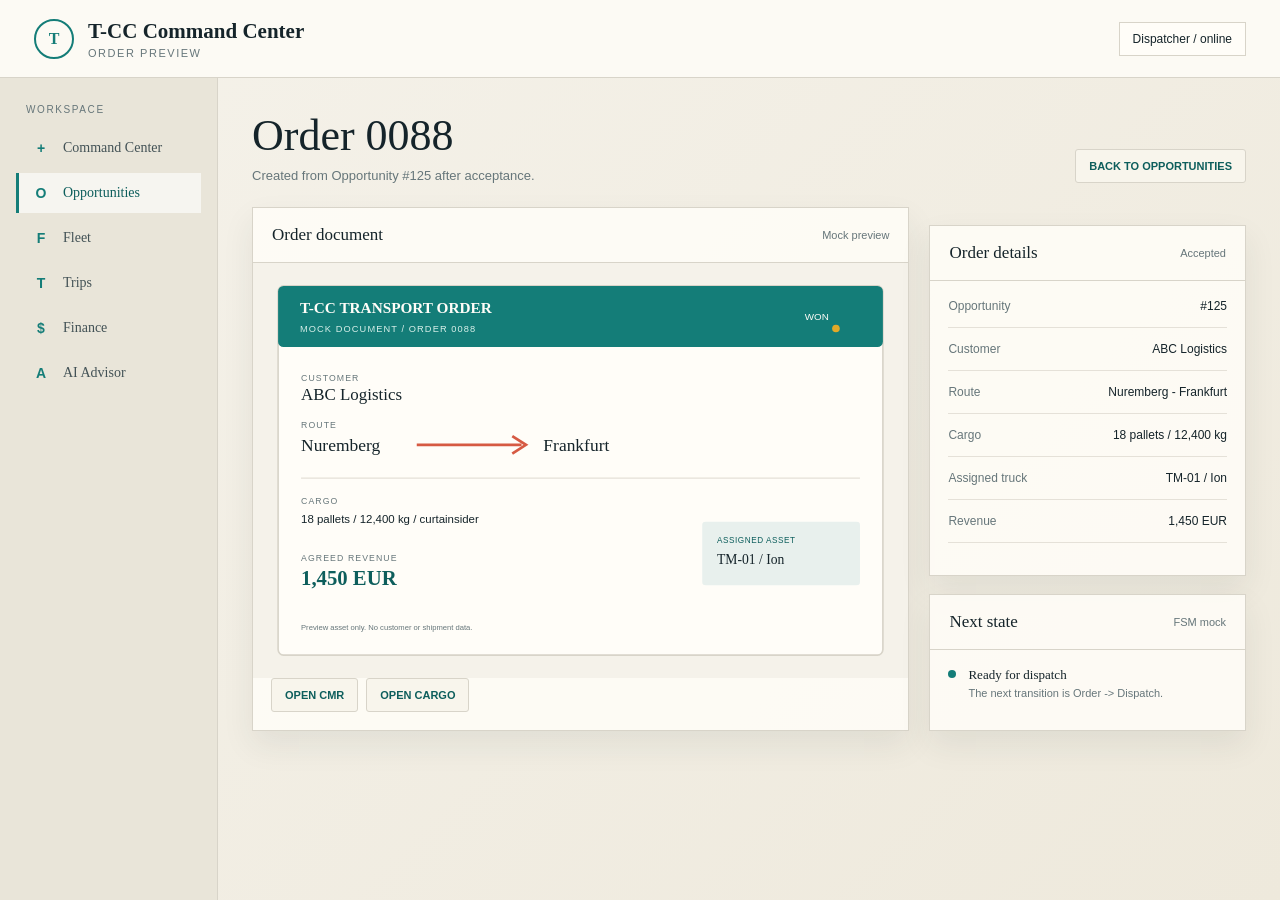
==== resources/order-preview.html @ 637e3a2f "preview 1" ====
<!doctype html>
<html lang="en">
<head>
  <meta charset="utf-8">
  <meta name="viewport" content="width=device-width, initial-scale=1">
  <title>Order Preview | T-CC</title>
  <link rel="stylesheet" href="front.css">
  <style>
    .order-preview { display: grid; grid-template-columns: minmax(0, 1.35fr) minmax(260px, .65fr); gap: 20px; }
    .document-image { display: block; width: 100%; background: #e9e5d9; }
    .detail-list { margin: 0; padding: 4px 18px 16px; }
    .detail-row { display: flex; justify-content: space-between; gap: 18px; padding: 14px 0; border-bottom: 1px solid #e5e1d8; font: 12px Arial, sans-serif; }
    .detail-row span { color: var(--muted); }
    .detail-row strong { text-align: right; font-weight: 400; }
    .order-actions { display: flex; gap: 8px; padding: 0 18px 18px; }
    .secondary { padding: 10px 13px; border: 1px solid var(--line); border-radius: 3px; background: #f8f5ec; color: var(--teal-dark); font: 700 11px Arial, sans-serif; text-decoration: none; text-transform: uppercase; }
    @media (max-width: 820px) { .order-preview { grid-template-columns: 1fr; } }
  </style>
</head>
<body>
  <div class="shell">
    <header class="topbar"><div class="brand"><div class="mark">T</div><div><h1>T-CC Command Center</h1><p>Order preview</p></div></div><div class="profile">Dispatcher / online</div></header>
    <div class="layout">
      <aside class="sidebar"><p class="eyebrow">Workspace</p><nav class="nav"><a href="../index.html"><b>+</b><span>Command Center</span></a><a class="active" href="opportunities.html"><b>O</b><span>Opportunities</span></a><a href="fleet.html"><b>F</b><span>Fleet</span></a><a href="trips.html"><b>T</b><span>Trips</span></a><a href="finance.html"><b>$</b><span>Finance</span></a><a href="advisor.html"><b>A</b><span>AI Advisor</span></a></nav></aside>
      <main class="content">
        <div class="heading"><div><h2>Order 0088</h2><p>Created from Opportunity #125 after acceptance.</p></div><a class="secondary" href="opportunities.html">Back to opportunities</a></div>
        <div class="order-preview">
          <section class="panel"><div class="panel-head"><h3>Order document</h3><span>Mock preview</span></div><img class="document-image" src="assets/orders/order-001.svg" alt="Mock transport order 0088"><div class="order-actions"><a class="secondary" href="assets/orders/cmr-mock.svg" target="_blank">Open CMR</a><a class="secondary" href="assets/orders/cargo-preview.svg" target="_blank">Open cargo</a></div></section>
          <div class="stack"><section class="panel"><div class="panel-head"><h3>Order details</h3><span>Accepted</span></div><div class="detail-list"><div class="detail-row"><span>Opportunity</span><strong>#125</strong></div><div class="detail-row"><span>Customer</span><strong>ABC Logistics</strong></div><div class="detail-row"><span>Route</span><strong>Nuremberg - Frankfurt</strong></div><div class="detail-row"><span>Cargo</span><strong>18 pallets / 12,400 kg</strong></div><div class="detail-row"><span>Assigned truck</span><strong>TM-01 / Ion</strong></div><div class="detail-row"><span>Revenue</span><strong>1,450 EUR</strong></div></div></section><section class="panel"><div class="panel-head"><h3>Next state</h3><span>FSM mock</span></div><div class="notice"><i class="dot"></i><div><strong>Ready for dispatch</strong><p>The next transition is Order -&gt; Dispatch.</p></div></div></section></div>
        </div>
      </main>
    </div>
  </div>
</body>
</html>
---- resources/front.css ----
:root{--ink:#15242a;--muted:#66767a;--paper:#f5f2ea;--panel:#fffdf8;--line:#d8d4c9;--teal:#147d78;--teal-dark:#0d5e5c;--coral:#d65a43;--yellow:#e2a928;--shadow:0 14px 30px rgba(33,49,51,.08)}*{box-sizing:border-box}body{margin:0;color:var(--ink);background:linear-gradient(135deg,#f5f2ea,#eee9dc);font-family:Georgia,'Times New Roman',serif}.shell{min-height:100vh}.topbar{min-height:78px;display:flex;align-items:center;justify-content:space-between;padding:18px 34px;border-bottom:1px solid var(--line);background:#fcfaf4}.brand{display:flex;align-items:center;gap:14px}.mark{width:40px;height:40px;display:grid;place-items:center;border:2px solid var(--teal);border-radius:50%;color:var(--teal);font-weight:700}.brand h1{margin:0;font-size:21px}.brand p{margin:3px 0 0;color:var(--muted);font:11px Arial,sans-serif;letter-spacing:.14em;text-transform:uppercase}.profile{padding:9px 13px;border:1px solid var(--line);background:var(--panel);font:12px Arial,sans-serif}.layout{display:grid;grid-template-columns:218px minmax(0,1fr);min-height:calc(100vh - 78px)}.sidebar{padding:26px 16px;border-right:1px solid var(--line);background:#e9e5d9}.eyebrow{margin:0 10px 13px;color:var(--muted);font:10px Arial,sans-serif;letter-spacing:.16em;text-transform:uppercase}.nav{display:grid;gap:5px}.nav a{display:flex;align-items:center;gap:12px;padding:12px;border-left:3px solid transparent;color:#435256;text-decoration:none;font-size:14px}.nav a:hover,.nav a.active{border-left-color:var(--teal);background:rgba(255,255,255,.62);color:var(--teal-dark)}.nav b{width:20px;color:var(--teal);font-family:Arial,sans-serif;text-align:center}.voice-card{margin-top:34px;padding:16px;border:1px solid #c9c3b4;background:#f8f5ec}.voice-card strong{display:block;margin-bottom:8px}.voice-card p{margin:0 0 14px;color:var(--muted);font:12px/1.45 Arial,sans-serif}.voice-btn,.primary{padding:10px 13px;border:0;border-radius:3px;background:var(--teal);color:white;font:700 11px Arial,sans-serif;letter-spacing:.08em;text-transform:uppercase}.content{max-width:1450px;width:100%;padding:32px 34px 48px}.heading{display:flex;justify-content:space-between;align-items:end;margin-bottom:24px}.heading h2{margin:0;font-size:clamp(28px,4vw,44px);font-weight:400}.heading p{margin:7px 0 0;color:var(--muted);font:13px Arial,sans-serif}.panel{border:1px solid var(--line);background:rgba(255,253,248,.88);box-shadow:var(--shadow)}.panel-head{display:flex;align-items:center;justify-content:space-between;padding:17px 19px;border-bottom:1px solid var(--line)}.panel-head h3{margin:0;font-size:17px;font-weight:400}.panel-head span{color:var(--muted);font:11px Arial,sans-serif}.grid{display:grid;grid-template-columns:repeat(3,minmax(0,1fr));gap:14px}.cards{display:grid;grid-template-columns:repeat(2,minmax(0,1fr));gap:14px;padding:18px}.metric{padding:18px;border:1px solid var(--line);background:var(--panel)}.metric small{color:var(--muted);font:10px Arial,sans-serif;letter-spacing:.1em;text-transform:uppercase}.metric strong{display:block;margin-top:8px;font-size:28px;font-weight:400}.table{width:100%;border-collapse:collapse;font:12px Arial,sans-serif}.table th,.table td{padding:14px 16px;border-bottom:1px solid #e5e1d8;text-align:left}.table th{color:var(--muted);font-size:10px;letter-spacing:.09em;text-transform:uppercase}.status{padding:4px 7px;background:#e5f0eb;color:var(--teal-dark);font-size:10px;text-transform:uppercase}.status.warn{background:#faedd3;color:#8a6517}.status.danger{background:#f8e2dc;color:#a33d2d}.stack{display:grid;gap:18px;margin-top:18px}.notice{display:flex;gap:12px;padding:15px 18px;border-bottom:1px solid #e5e1d8}.notice:last-child{border-bottom:0}.dot{width:8px;height:8px;flex:0 0 auto;margin-top:5px;border-radius:50%;background:var(--teal)}.dot.warn{background:var(--yellow)}.dot.danger{background:var(--coral)}.notice strong{font-size:13px;font-weight:400}.notice p{margin:4px 0 0;color:var(--muted);font:11px Arial,sans-serif}.form-row{display:flex;gap:9px;padding:18px}.form-row input{min-width:0;flex:1;padding:10px;border:1px solid var(--line);background:white;font:12px Arial,sans-serif}@media(max-width:820px){.layout{grid-template-columns:70px 1fr}.sidebar{padding:22px 9px}.eyebrow,.nav span,.voice-card{display:none}.nav a{justify-content:center;padding:12px 0}.content{padding:24px 18px 34px}.grid{grid-template-columns:1fr}.heading{align-items:start;flex-direction:column;gap:12px}}@media(max-width:520px){.topbar{padding:15px 18px}.profile{display:none}.cards{grid-template-columns:1fr}.table{font-size:11px}.table th,.table td{padding:10px 8px}}
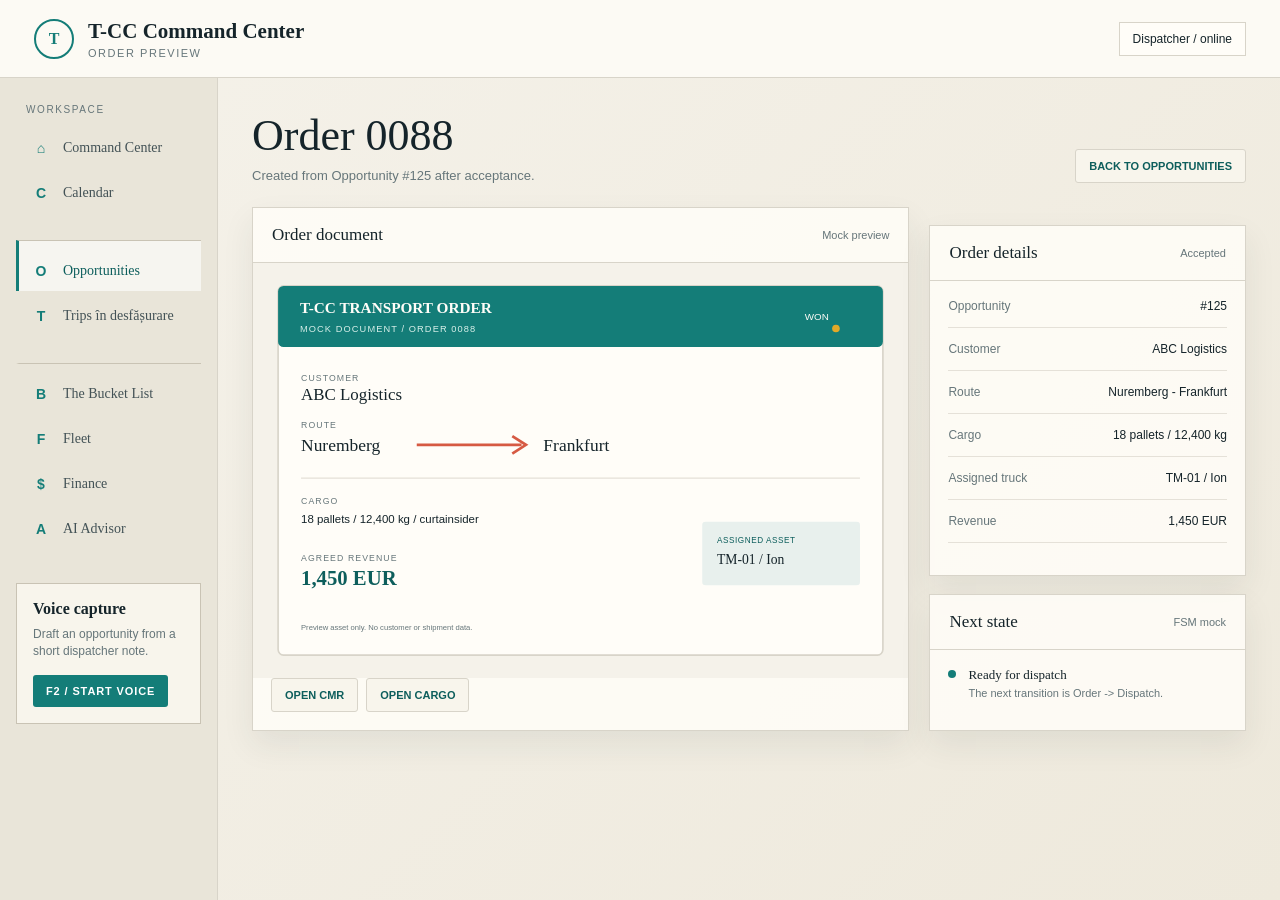
==== commit b3cb024f: "preview 3" ====
--- a/resources/order-preview.html
+++ b/resources/order-preview.html
@@ -31,5 +31,6 @@
       </main>
     </div>
   </div>
+  <script src="front.js"></script>
 </body>
 </html>
--- a/resources/front.css
+++ b/resources/front.css
@@ -1 +1,2 @@
+.nav a:hover,.nav a.active{border-left-color:var(--teal);background:rgba(255,255,255,.62);color:var(--teal-dark)}.nav a.nav-divider{margin-top:22px;padding-top:22px;border-top:1px solid #c9c3b4}
 :root{--ink:#15242a;--muted:#66767a;--paper:#f5f2ea;--panel:#fffdf8;--line:#d8d4c9;--teal:#147d78;--teal-dark:#0d5e5c;--coral:#d65a43;--yellow:#e2a928;--shadow:0 14px 30px rgba(33,49,51,.08)}*{box-sizing:border-box}body{margin:0;color:var(--ink);background:linear-gradient(135deg,#f5f2ea,#eee9dc);font-family:Georgia,'Times New Roman',serif}.shell{min-height:100vh}.topbar{min-height:78px;display:flex;align-items:center;justify-content:space-between;padding:18px 34px;border-bottom:1px solid var(--line);background:#fcfaf4}.brand{display:flex;align-items:center;gap:14px}.mark{width:40px;height:40px;display:grid;place-items:center;border:2px solid var(--teal);border-radius:50%;color:var(--teal);font-weight:700}.brand h1{margin:0;font-size:21px}.brand p{margin:3px 0 0;color:var(--muted);font:11px Arial,sans-serif;letter-spacing:.14em;text-transform:uppercase}.profile{padding:9px 13px;border:1px solid var(--line);background:var(--panel);font:12px Arial,sans-serif}.layout{display:grid;grid-template-columns:218px minmax(0,1fr);min-height:calc(100vh - 78px)}.sidebar{padding:26px 16px;border-right:1px solid var(--line);background:#e9e5d9}.eyebrow{margin:0 10px 13px;color:var(--muted);font:10px Arial,sans-serif;letter-spacing:.16em;text-transform:uppercase}.nav{display:grid;gap:5px}.nav a{display:flex;align-items:center;gap:12px;padding:12px;border-left:3px solid transparent;color:#435256;text-decoration:none;font-size:14px}.nav a:hover,.nav a.active{border-left-color:var(--teal);background:rgba(255,255,255,.62);color:var(--teal-dark)}.nav b{width:20px;color:var(--teal);font-family:Arial,sans-serif;text-align:center}.voice-card{margin-top:34px;padding:16px;border:1px solid #c9c3b4;background:#f8f5ec}.voice-card strong{display:block;margin-bottom:8px}.voice-card p{margin:0 0 14px;color:var(--muted);font:12px/1.45 Arial,sans-serif}.voice-btn,.primary{padding:10px 13px;border:0;border-radius:3px;background:var(--teal);color:white;font:700 11px Arial,sans-serif;letter-spacing:.08em;text-transform:uppercase}.content{max-width:1450px;width:100%;padding:32px 34px 48px}.heading{display:flex;justify-content:space-between;align-items:end;margin-bottom:24px}.heading h2{margin:0;font-size:clamp(28px,4vw,44px);font-weight:400}.heading p{margin:7px 0 0;color:var(--muted);font:13px Arial,sans-serif}.panel{border:1px solid var(--line);background:rgba(255,253,248,.88);box-shadow:var(--shadow)}.panel-head{display:flex;align-items:center;justify-content:space-between;padding:17px 19px;border-bottom:1px solid var(--line)}.panel-head h3{margin:0;font-size:17px;font-weight:400}.panel-head span{color:var(--muted);font:11px Arial,sans-serif}.grid{display:grid;grid-template-columns:repeat(3,minmax(0,1fr));gap:14px}.cards{display:grid;grid-template-columns:repeat(2,minmax(0,1fr));gap:14px;padding:18px}.metric{padding:18px;border:1px solid var(--line);background:var(--panel)}.metric small{color:var(--muted);font:10px Arial,sans-serif;letter-spacing:.1em;text-transform:uppercase}.metric strong{display:block;margin-top:8px;font-size:28px;font-weight:400}.table{width:100%;border-collapse:collapse;font:12px Arial,sans-serif}.table th,.table td{padding:14px 16px;border-bottom:1px solid #e5e1d8;text-align:left}.table th{color:var(--muted);font-size:10px;letter-spacing:.09em;text-transform:uppercase}.status{padding:4px 7px;background:#e5f0eb;color:var(--teal-dark);font-size:10px;text-transform:uppercase}.status.warn{background:#faedd3;color:#8a6517}.status.danger{background:#f8e2dc;color:#a33d2d}.stack{display:grid;gap:18px;margin-top:18px}.notice{display:flex;gap:12px;padding:15px 18px;border-bottom:1px solid #e5e1d8}.notice:last-child{border-bottom:0}.dot{width:8px;height:8px;flex:0 0 auto;margin-top:5px;border-radius:50%;background:var(--teal)}.dot.warn{background:var(--yellow)}.dot.danger{background:var(--coral)}.notice strong{font-size:13px;font-weight:400}.notice p{margin:4px 0 0;color:var(--muted);font:11px Arial,sans-serif}.form-row{display:flex;gap:9px;padding:18px}.form-row input{min-width:0;flex:1;padding:10px;border:1px solid var(--line);background:white;font:12px Arial,sans-serif}@media(max-width:820px){.layout{grid-template-columns:70px 1fr}.sidebar{padding:22px 9px}.eyebrow,.nav span,.voice-card{display:none}.nav a{justify-content:center;padding:12px 0}.content{padding:24px 18px 34px}.grid{grid-template-columns:1fr}.heading{align-items:start;flex-direction:column;gap:12px}}@media(max-width:520px){.topbar{padding:15px 18px}.profile{display:none}.cards{grid-template-columns:1fr}.table{font-size:11px}.table th,.table td{padding:10px 8px}}
